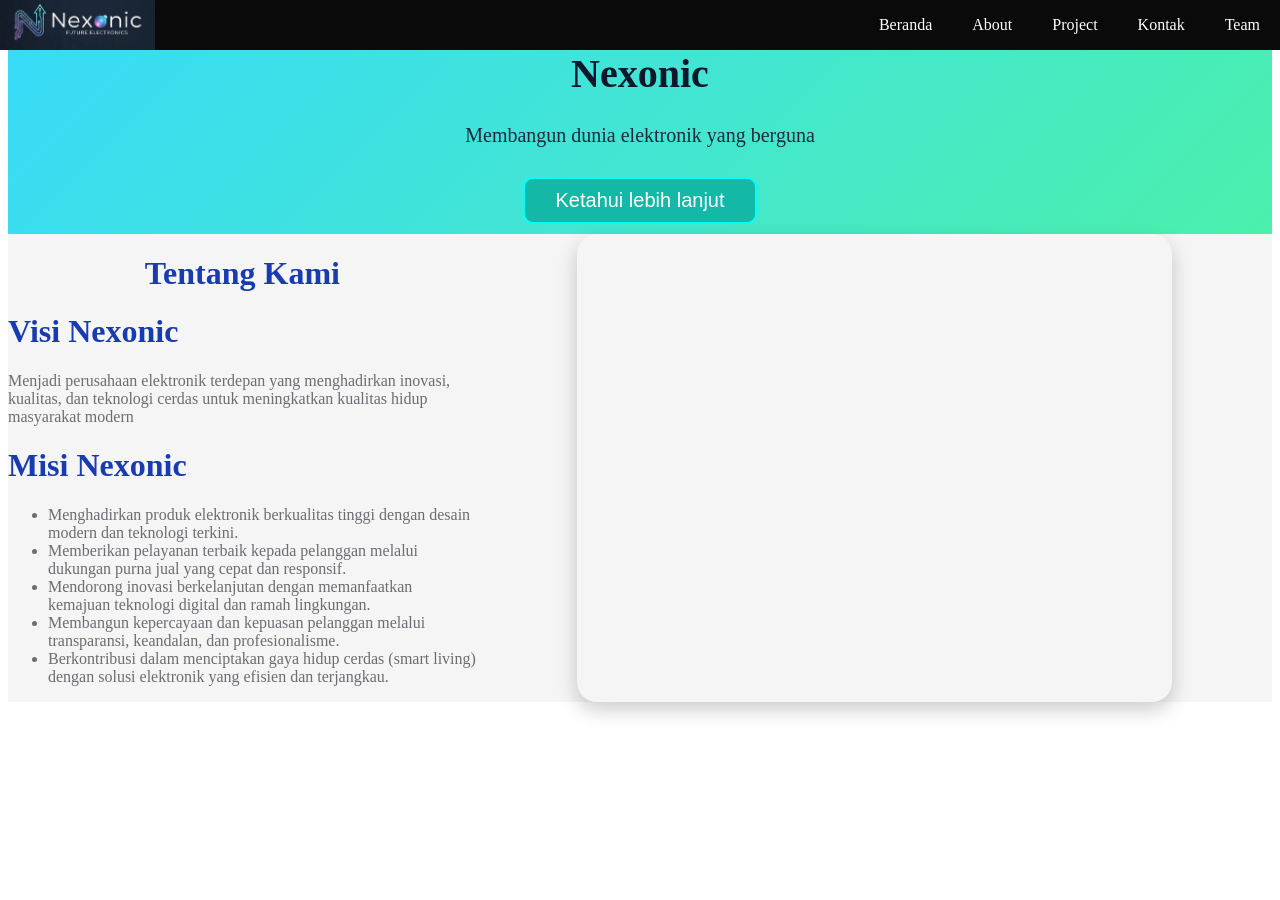
==== index.html @ ccabd97b "feat:main tllh di buat" ====
<!DOCTYPE html>
<html lang="en">
<head>
    <meta charset="UTF-8">
    <meta name="viewport" content="width=device-width, initial-scale=1.0">
    <link rel="stylesheet" href="style.css">
    <title>Nexonic - Innovate Beyond Limits</title>
</head>
<body>
    <nav>
        <img src="assets/Screenshot 2025-10-28 085207.png" alt="Logo Nexonic" class="logo">
        <ul>
            <li><a href="#1">Beranda</a></li>
            <li><a href="">About</a></li>
            <li><a href="">Project</a></li>
            <li><a href="">Kontak</a></li>
            <li><a href="">Team</a></li>
        </ul>
    </nav>
    <header>
        <h1 class="1">Nexonic</h1>
        <p>Membangun dunia elektronik yang berguna</p>
        <button class="btn-biru">Ketahui lebih lanjut</button>
    </header>
        <main>
        
    <span>
        <div>
            <h1 class="judul">Tentang Kami</h1>
        <h1 class="visi">Visi Nexonic</h1>
        <p class="deskirpsi">Menjadi perusahaan elektronik terdepan yang menghadirkan inovasi, kualitas, 
            dan teknologi cerdas untuk meningkatkan kualitas hidup masyarakat modern</p>
        <h1 class="misi">Misi Nexonic</h1>
        <ul class="deskirpsi2">
            <li>Menghadirkan produk elektronik berkualitas tinggi dengan desain modern dan teknologi terkini.</li>
            <li>Memberikan pelayanan terbaik kepada pelanggan melalui dukungan purna jual yang cepat dan responsif.</li>
            <li>Mendorong inovasi berkelanjutan dengan memanfaatkan kemajuan teknologi digital dan ramah lingkungan.</li>
            <li>Membangun kepercayaan dan kepuasan pelanggan melalui transparansi, keandalan, dan profesionalisme.</li>
            <li>Berkontribusi dalam menciptakan gaya hidup cerdas (smart living) dengan solusi elektronik yang efisien dan terjangkau.</li>
        </ul>
    </div>
        <div class="slideshow">
  <div class="slide fade">
    <img src="assets/persahaan.png.png" alt="tmpt perusahaan" >
  </div>
  <div class="slide fade">
    <img src="assets/kantor.png" alt="Tmpt kerja karyawan">
  </div>
  <div class="slide fade">
    <img src="assets/rapat.png" alt="lingkungan karyawan">
  </div>
</div>
</span>
    </main>
</body>
</html>
---- style.css ----
body{
    padding-top: 15px;
}
.logo{
    height: 50px;
    margin-right: 10px;
}
nav{
    display: flex;
    justify-content: space-between;
    background-color: #0A0A0A;
    position: fixed;
    top: 0;
    left: 0;
    width: 100%;
    z-index: 1000;
}
nav ul{
    list-style-type: none;
    display: flex;
    align-items: center;
}
nav li{
    padding: 0px 20px;
}
nav a{
    text-decoration: none;
    color: #FFFFFF;
}
header{
    text-align: center;
    background-color:gray;
    background:linear-gradient(135deg, #38dbf8, #4cf0ac);
  }
header h1{
    font-weight: bold;
    font-size: 40px;
    color: #0F172A;
}

header p{
    font-size: 20px;
    color: #1E293B;
}
header button{
    font-size: 20px;
    border: 2px solid #00ffff;
    border-radius: 10px;
    padding: 10px 30px;
    background-color: #14B8A6;
    color: #00ffff;
    cursor: pointer;
    animation: neonglow 1.5s infinite alternate;
    margin: 10px;
    color: #FFFFFF;
    transition: all 0.3s ease;
}
@keyframes neonglow{
    0% { box-shadow: 0 0 0px #00ffff;}
    100% { box-shadow: 0 0 30px #00D8FF;}
}
.btn-biru:hover{
    background-color: #0284C7;
    transform: translateY(-3px);
    box-shadow: 0 6px 15px rgba(2,  132, 199,  0.3);
}
main{  
    background-color: whitesmoke;
    color: #1e293b;
}
.judul{
    display: flex;
    justify-content: center;
    color: #183bb0;
}
main span{
    display: flex;
}
.visi{
    color: #183bb0;
}
.misi{
    color: #183bb0;
}
.deskirpsi{
    color:  #12151d9b;
}
.deskirpsi2{
    color: #12151d9b;
}
.slideshow {
  position: relative;
  width: 100%;
  max-width: 800px;
  margin: 0px 100px 0px 100px;
  border-radius: 20px;
  box-shadow: 0 8px 20px rgba(0,0,0,0.2);
}
.slide {
  position: absolute;
  width: 100%;
  opacity: 0;
  animation: fadeSlide 12s infinite; 
}
.slide img {
  width: 100%;
  display: block;
}
.slide:nth-child(1) {
  animation-delay: 0s;
}
.slide:nth-child(2) {
  animation-delay: 4s;
}
.slide:nth-child(3) {
  animation-delay: 8s;
}
@keyframes fadeSlide {
  0% { opacity: 0; }
  10% { opacity: 1; }
  30% { opacity: 1; }
  40% { opacity: 0; }
  100% { opacity: 0; }
}
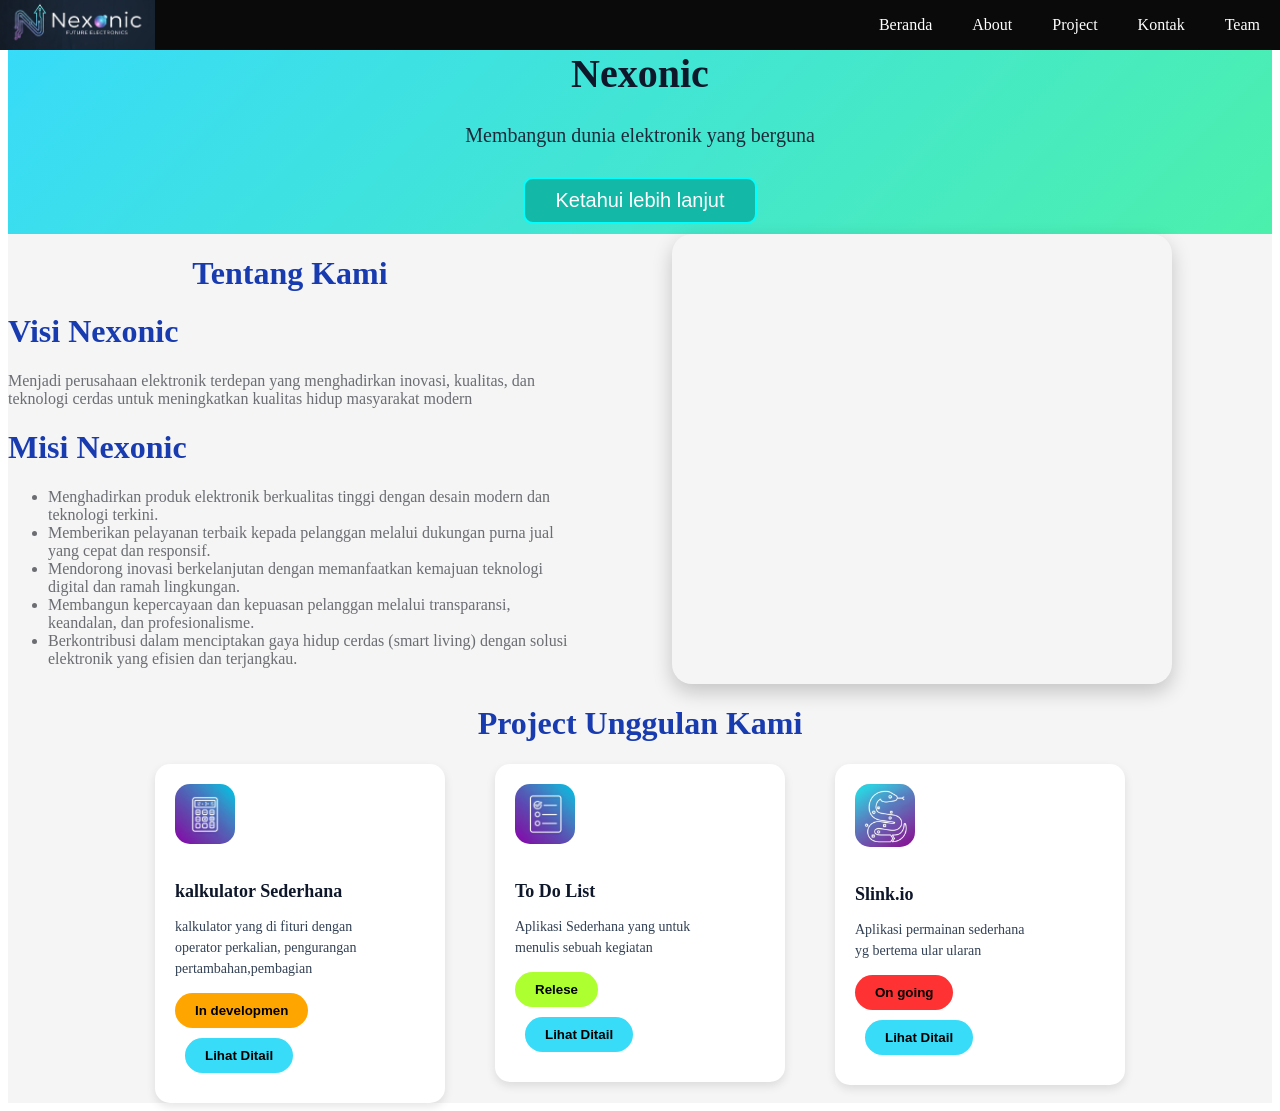
==== commit 00a4a091: "feat:project tlh di buat" ====
--- a/index.html
+++ b/index.html
@@ -51,6 +51,32 @@
   </div>
 </div>
 </span>
+<h1 class="judul2">Project Unggulan Kami</h1>
+<div class="Project">
+    <ul class="list">
+        <li>
+            <img src="assets/kalokulator.png" alt="kalokulator" width="40px">
+            <h3>kalkulator Sederhana</h3>
+            <p>kalkulator yang di fituri dengan <br>operator perkalian, pengurangan <br>pertambahan,pembagian</p>
+            <button class="label1">In developmen</button>
+            <button class="label2">Lihat Ditail</button>
+        </li>
+        <li>
+            <img src="assets/todolist.png" alt="To Do List" width="40px">
+            <h3>To Do List</h3>
+            <p>Aplikasi Sederhana yang untuk <br>menulis sebuah kegiatan</p>
+             <button class="label3">Relese</button>
+            <button class="label2">Lihat Ditail</button>
+        </li>
+        <li>
+            <img src="assets/ular.png" alt="Slink.io" width="40px">
+            <h3>Slink.io</h3>
+            <p>Aplikasi permainan sederhana <br>yg bertema ular ularan</p>
+             <button class="label4">On going</button>
+            <button class="label2">Lihat Ditail</button>
+        </li>
+    </ul>
+</div>
     </main>
 </body>
 </html>
--- a/style.css
+++ b/style.css
@@ -37,7 +37,6 @@
     font-size: 40px;
     color: #0F172A;
 }
-
 header p{
     font-size: 20px;
     color: #1E293B;
@@ -91,7 +90,7 @@
 .slideshow {
   position: relative;
   width: 100%;
-  max-width: 800px;
+  max-width: 500px;
   margin: 0px 100px 0px 100px;
   border-radius: 20px;
   box-shadow: 0 8px 20px rgba(0,0,0,0.2);
@@ -122,4 +121,80 @@
   40% { opacity: 0; }
   100% { opacity: 0; }
 }
-
+.judul2{
+   justify-content: center;
+   display: flex;
+   color: #183bb0;
+}
+.Project{
+    display: flex;
+    justify-content: space-between;
+}
+.list{
+    list-style-type: none;
+    display: flex;
+    justify-content: center;
+    align-items: flex-start;
+    gap: 50px;
+    flex-wrap: wrap;
+    padding: 0;
+    margin: 0 auto;
+    max-width: 1000px;
+}
+.list li {
+  background: white;
+  padding: 20px;
+  border-radius: 15px;
+  width: 250px;
+  box-shadow: 0 4px 10px rgba(0,0,0,0.1);
+  transition: transform 0.3s ease, box-shadow 0.3s ease;
+}
+.list li:hover {
+  transform: translateY(-5px);
+  box-shadow: 0 8px 20px rgba(0,0,0,0.15);
+}
+.list img {
+  width: 60px;
+  margin-bottom: 15px;
+  border-radius: 15px;
+}
+.list h3 {
+  color: #0F172A;
+  font-size: 18px;
+  margin-bottom: 10px;
+}
+.list p {
+  color: #334155;
+  font-size: 14px;
+  line-height: 1.5;
+}
+.label1{
+    background-color: orange;
+    padding: 10px 20px;
+    border: none;
+    border-radius: 50px;
+    font-weight: bold;
+}
+.label2{
+    background-color: #38dbf8;
+    padding: 10px 20px;
+    border: none;
+    border-radius: 50px;
+    display: block;
+    margin: 10px;
+    font-weight: bold;
+}
+.label3{
+    background-color: greenyellow;
+    padding: 10px 20px;
+    border: none;
+    border-radius: 50px;
+    font-weight: bold;
+}
+.label4{
+    background-color: rgb(254, 50, 50);
+    padding: 10px 20px;
+    border: none;
+    border-radius: 50px;
+    font-weight: bold;
+}
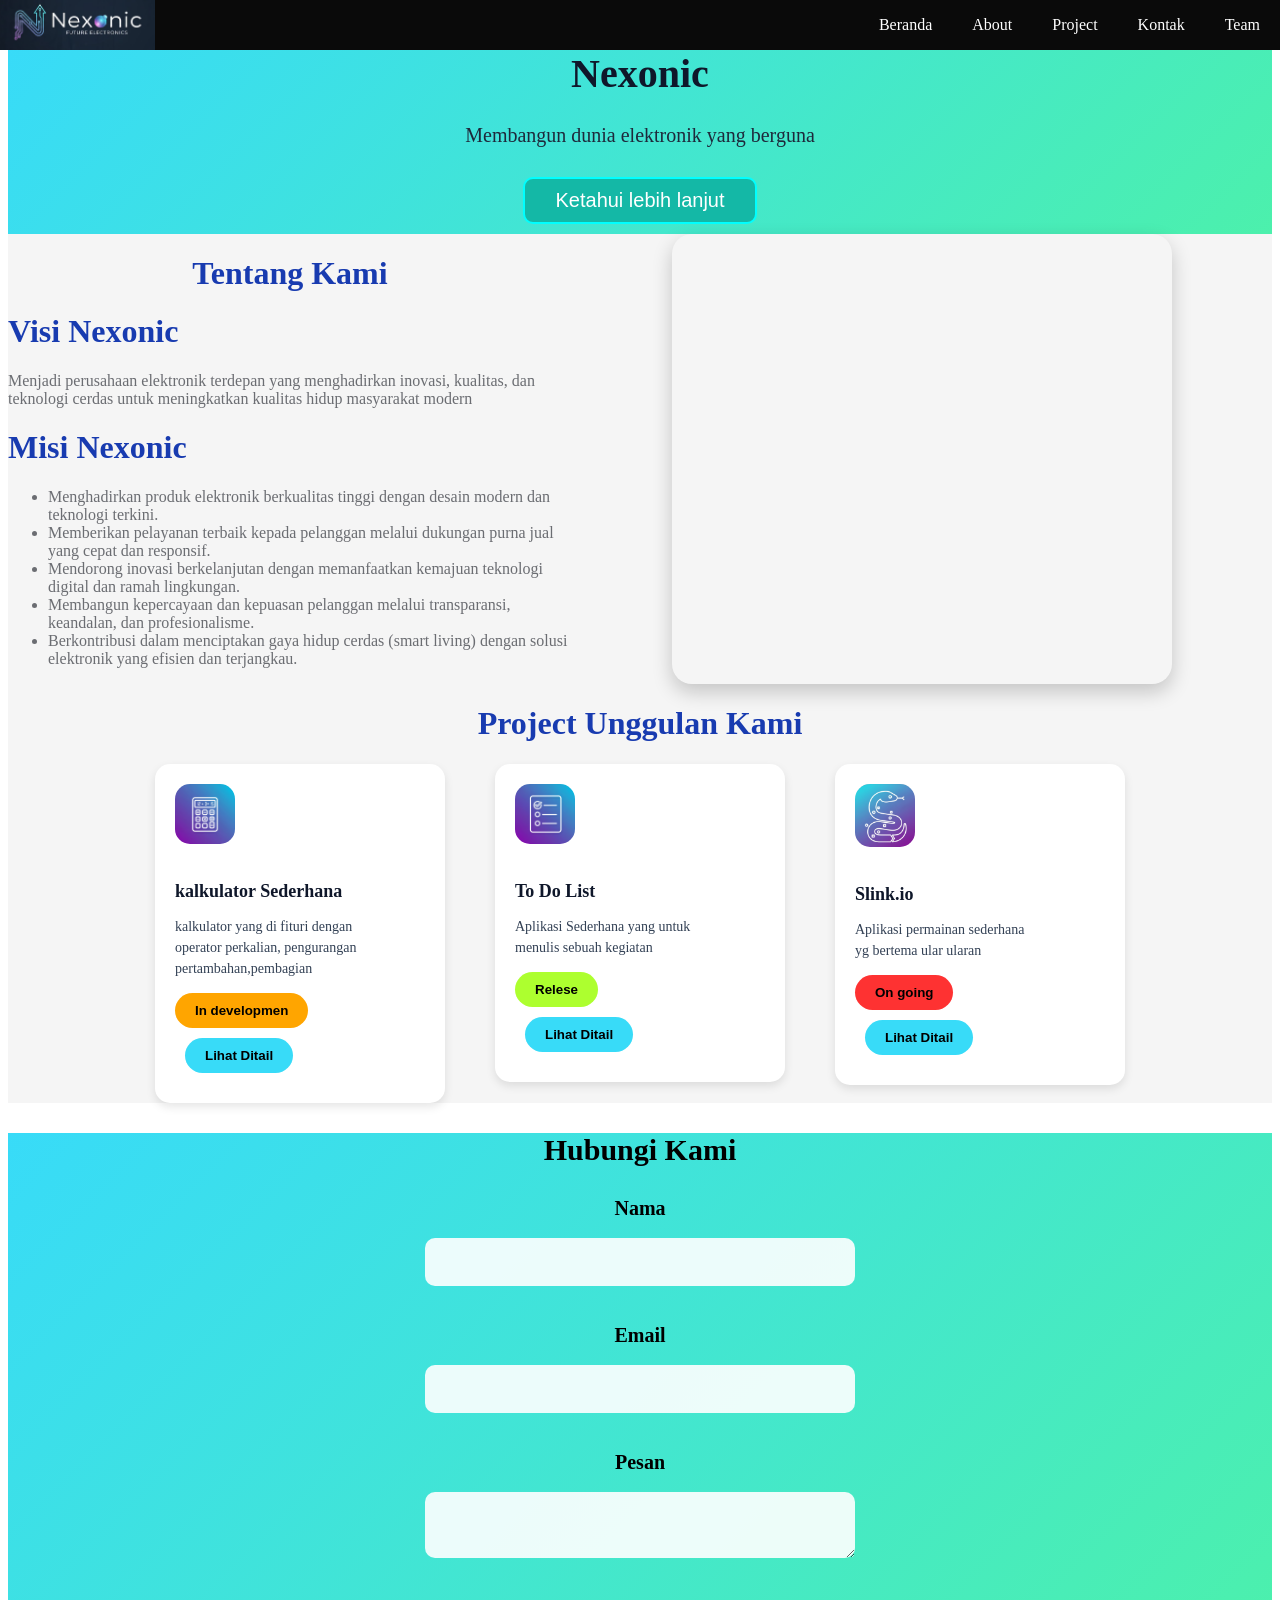
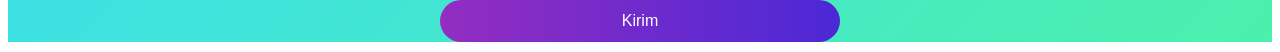
==== commit 9d39da46: "feat:foother tlh di buat" ====
--- a/index.html
+++ b/index.html
@@ -78,5 +78,17 @@
     </ul>
 </div>
     </main>
+    <footer>
+        <h3 class="judul3">Hubungi Kami</h3>
+        <div class="input">
+        <label for="#">Nama</label><br><br>
+        <input type="text" id="name" name="name" required><br><br>
+        <label for="#">Email</label><br><br>
+        <input type="text" id="Email" name="Email" required><br><br>
+        <label for="#">Pesan</label><br><br>
+        <textarea name="message" id="message" required></textarea><br><br>
+        <button class="button">Kirim</button>
+    </div>
+    </footer>
 </body>
 </html>
--- a/style.css
+++ b/style.css
@@ -197,4 +197,43 @@
     border: none;
     border-radius: 50px;
     font-weight: bold;
+}
+footer{
+    text-align: center;
+    background:linear-gradient(135deg, #38dbf8, #4cf0ac);
+    
+}
+input, textarea {
+  width: 400px;
+  padding: 15px;
+  border: none;
+  border-radius: 10px;
+  background: rgba(255,255,255,0.9);
+  font-size: 16px;
+  margin-bottom: 20px;
+  outline: none;
+}
+label{
+    font-size: 20px;
+    font-weight: bold;
+}
+.judul3{
+    font-size: 30px;
+    font-weight: bold;
+}
+.button{
+  background: linear-gradient(90deg, #942dc1, #4b28d6);
+  color: white;
+  border: none;
+  padding: 12px 30px;
+  border-radius: 50px;
+  cursor: pointer;
+  font-size: 16px;
+  font-weight: 500;
+  transition: 0.3s;
+  width: 400px;
+}
+.button:hover {
+  transform: translateY(-2px);
+  box-shadow: 0 5px 15px rgba(71, 28, 171, 0.605);
 }
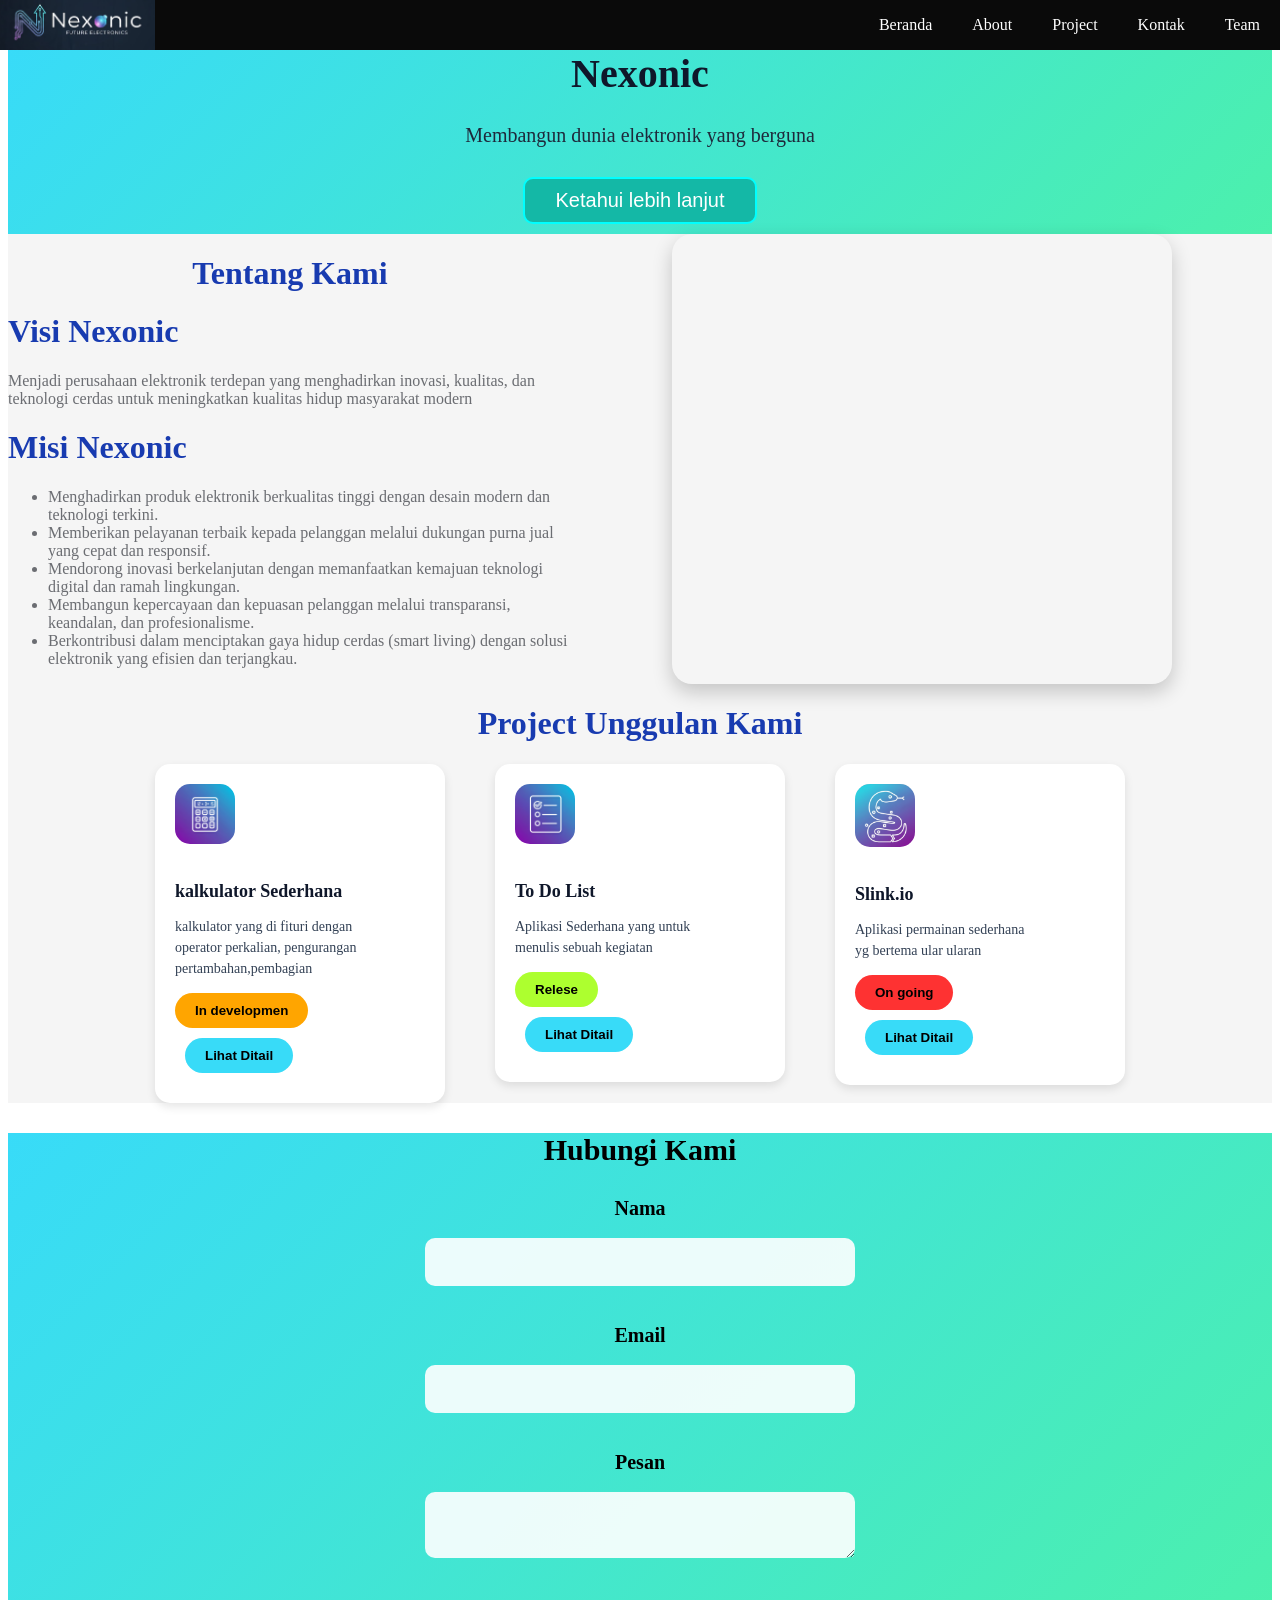
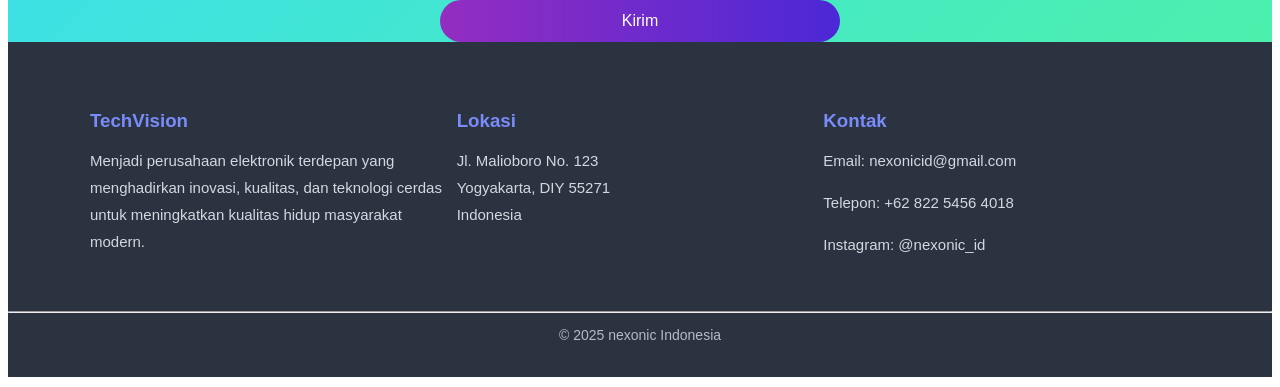
==== commit 0ae740b9: "feat:watermark tlh di buat" ====
--- a/index.html
+++ b/index.html
@@ -90,5 +90,31 @@
         <button class="button">Kirim</button>
     </div>
     </footer>
+    <section>
+  <div class="footer-container">
+    <div class="footer-section">
+      <h3>TechVision</h3>
+      <p>Menjadi perusahaan elektronik terdepan yang menghadirkan inovasi, kualitas, dan teknologi cerdas untuk meningkatkan kualitas hidup masyarakat modern.</p>
+    </div>
+
+    <div class="footer-section">
+      <h3>Lokasi</h3>
+      <p>Jl. Malioboro No. 123<br>Yogyakarta, DIY 55271<br>Indonesia</p>
+    </div>
+
+    <div class="footer-section">
+      <h3>Kontak</h3>
+      <p>Email: nexonicid@gmail.com</p>
+      <p>Telepon: +62 822 5456 4018</p>
+      <p>Instagram: @nexonic_id</p>
+    </div>
+  </div>
+
+  <hr>
+
+  <div class="footer-bottom">
+    <p>© 2025 nexonic Indonesia</p>
+  </div>
+</section>
 </body>
 </html>
--- a/style.css
+++ b/style.css
@@ -236,4 +236,44 @@
 .button:hover {
   transform: translateY(-2px);
   box-shadow: 0 5px 15px rgba(71, 28, 171, 0.605);
+}
+section {
+  background-color: #2C3340; 
+  color: #d3d8e0; 
+  padding: 50px 0 20px;
+  font-family: 'Poppins', sans-serif;
+}
+.footer-container {
+  display: flex;
+  justify-content: space-around;
+  align-items: flex-start;
+  flex-wrap: wrap;
+  max-width: 1100px;
+  margin: 0 auto;
+  padding: 0 30px;
+}
+.footer-section {
+  flex: 1;
+  min-width: 250px;
+  margin-bottom: 30px;
+}
+.footer-section h3 {
+  color: #7A8BFA; 
+  font-weight: 600;
+  margin-bottom: 15px;
+}
+.footer-section p {
+  line-height: 1.8;
+  font-size: 15px;
+}
+footer hr {
+  border: none;
+  border-top: 1px solid rgba(255,255,255,0.1);
+  margin: 30px auto;
+  width: 90%;
+}
+.footer-bottom {
+  text-align: center;
+  font-size: 14px;
+  color: #b5b9c9;
 }
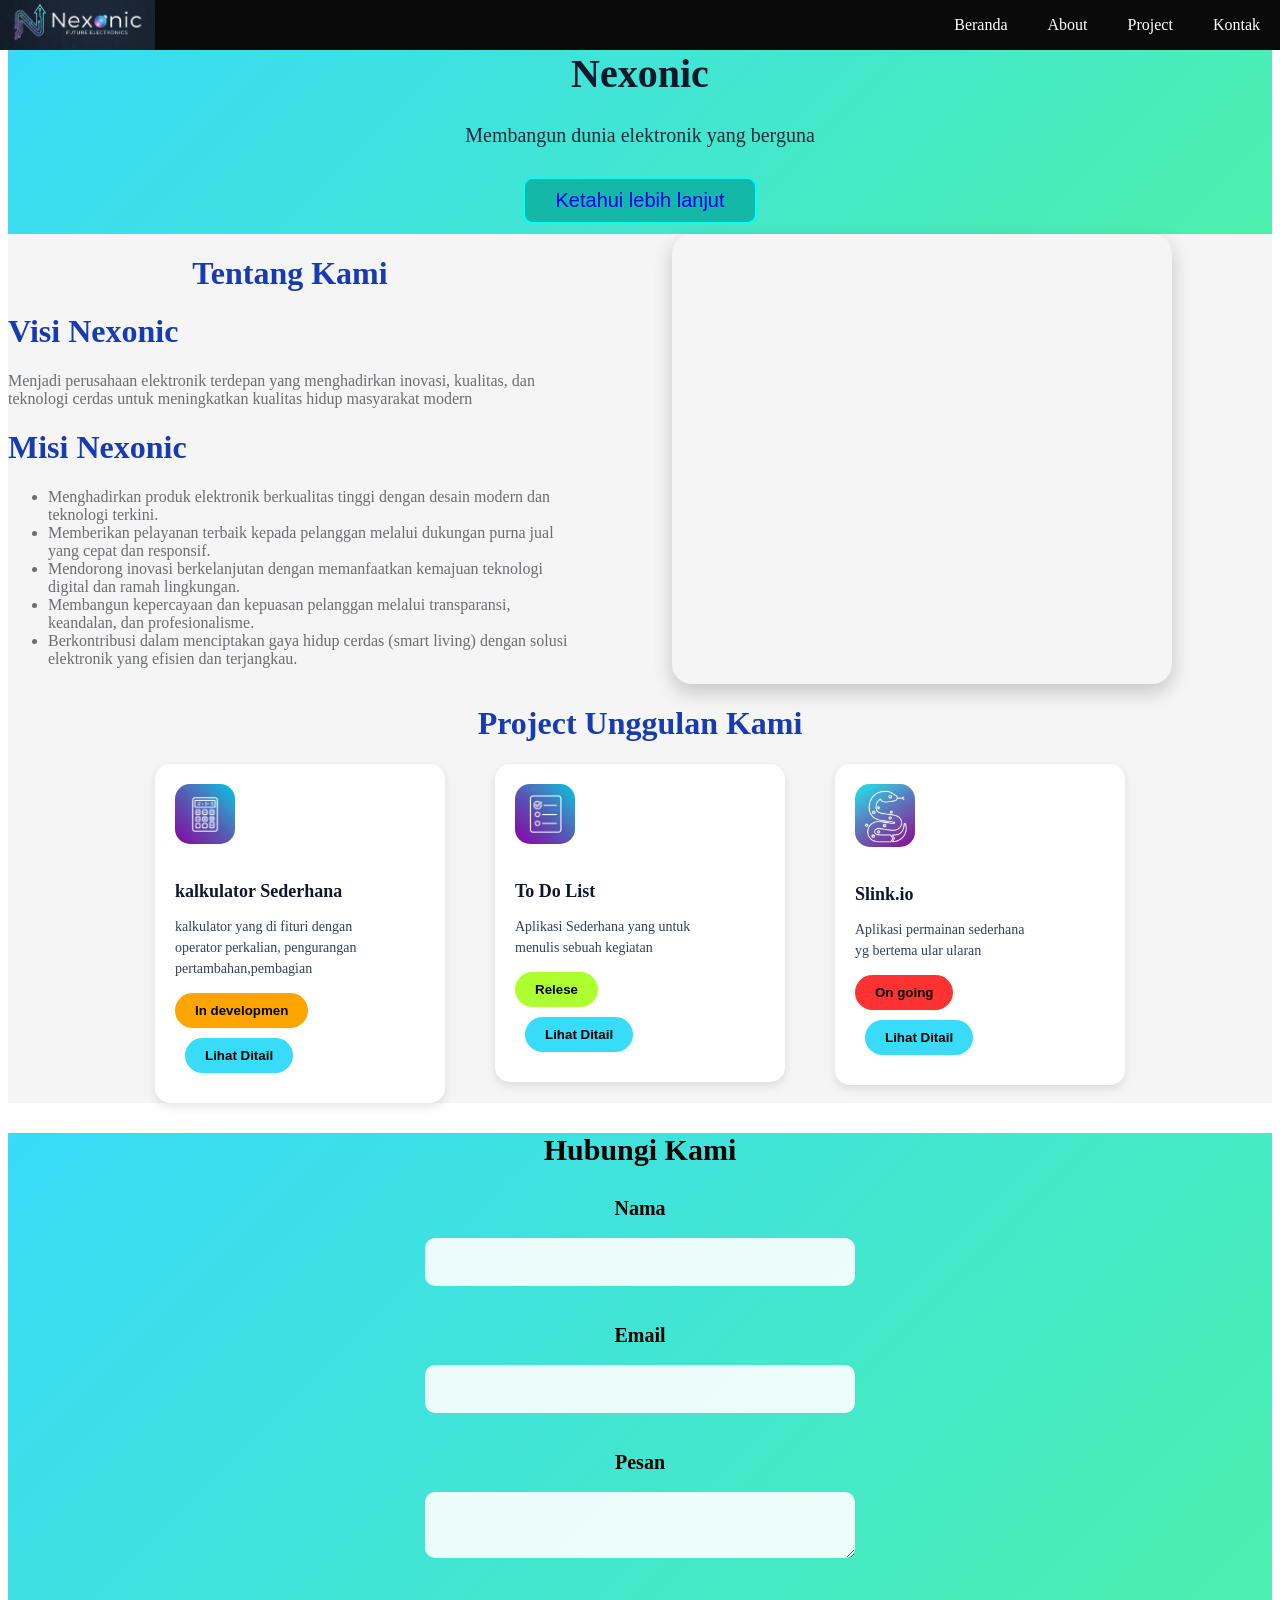
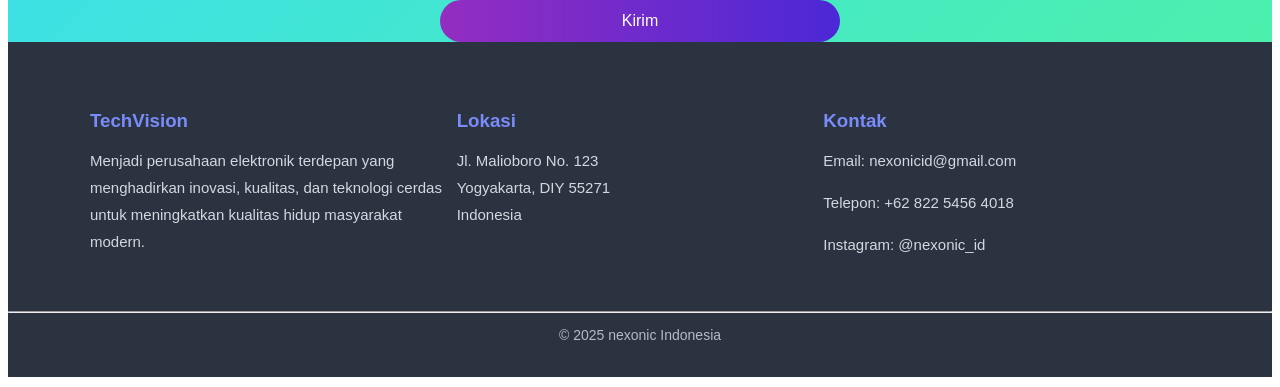
==== commit c9054730: "style: merapikan kode" ====
--- a/index.html
+++ b/index.html
@@ -10,22 +10,21 @@
     <nav>
         <img src="assets/Screenshot 2025-10-28 085207.png" alt="Logo Nexonic" class="logo">
         <ul>
-            <li><a href="#1">Beranda</a></li>
-            <li><a href="">About</a></li>
-            <li><a href="">Project</a></li>
-            <li><a href="">Kontak</a></li>
-            <li><a href="">Team</a></li>
+            <li><a href="#home">Beranda</a></li>
+            <li><a href="#Tentang">About</a></li>
+            <li><a href="#Project">Project</a></li>
+            <li><a href="#Kontak">Kontak</a></li>
         </ul>
     </nav>
     <header>
-        <h1 class="1">Nexonic</h1>
+        <h1 id="home">Nexonic</h1>
         <p>Membangun dunia elektronik yang berguna</p>
-        <button class="btn-biru">Ketahui lebih lanjut</button>
+        <button class="btn-biru"><a href="#Tentang">Ketahui lebih lanjut</a></button>
     </header>
         <main>
         
     <span>
-        <div>
+        <div id="Tentang">
             <h1 class="judul">Tentang Kami</h1>
         <h1 class="visi">Visi Nexonic</h1>
         <p class="deskirpsi">Menjadi perusahaan elektronik terdepan yang menghadirkan inovasi, kualitas, 
@@ -39,7 +38,7 @@
             <li>Berkontribusi dalam menciptakan gaya hidup cerdas (smart living) dengan solusi elektronik yang efisien dan terjangkau.</li>
         </ul>
     </div>
-        <div class="slideshow">
+        <div class="slideshow" >
   <div class="slide fade">
     <img src="assets/persahaan.png.png" alt="tmpt perusahaan" >
   </div>
@@ -51,7 +50,7 @@
   </div>
 </div>
 </span>
-<h1 class="judul2">Project Unggulan Kami</h1>
+<h1 class="judul2" id="Project">Project Unggulan Kami</h1>
 <div class="Project">
     <ul class="list">
         <li>
@@ -78,7 +77,7 @@
     </ul>
 </div>
     </main>
-    <footer>
+    <footer id="Kontak">
         <h3 class="judul3">Hubungi Kami</h3>
         <div class="input">
         <label for="#">Nama</label><br><br>
--- a/style.css
+++ b/style.css
@@ -31,6 +31,9 @@
     text-align: center;
     background-color:gray;
     background:linear-gradient(135deg, #38dbf8, #4cf0ac);
+  }
+  header a{
+    text-decoration: none;
   }
 header h1{
     font-weight: bold;
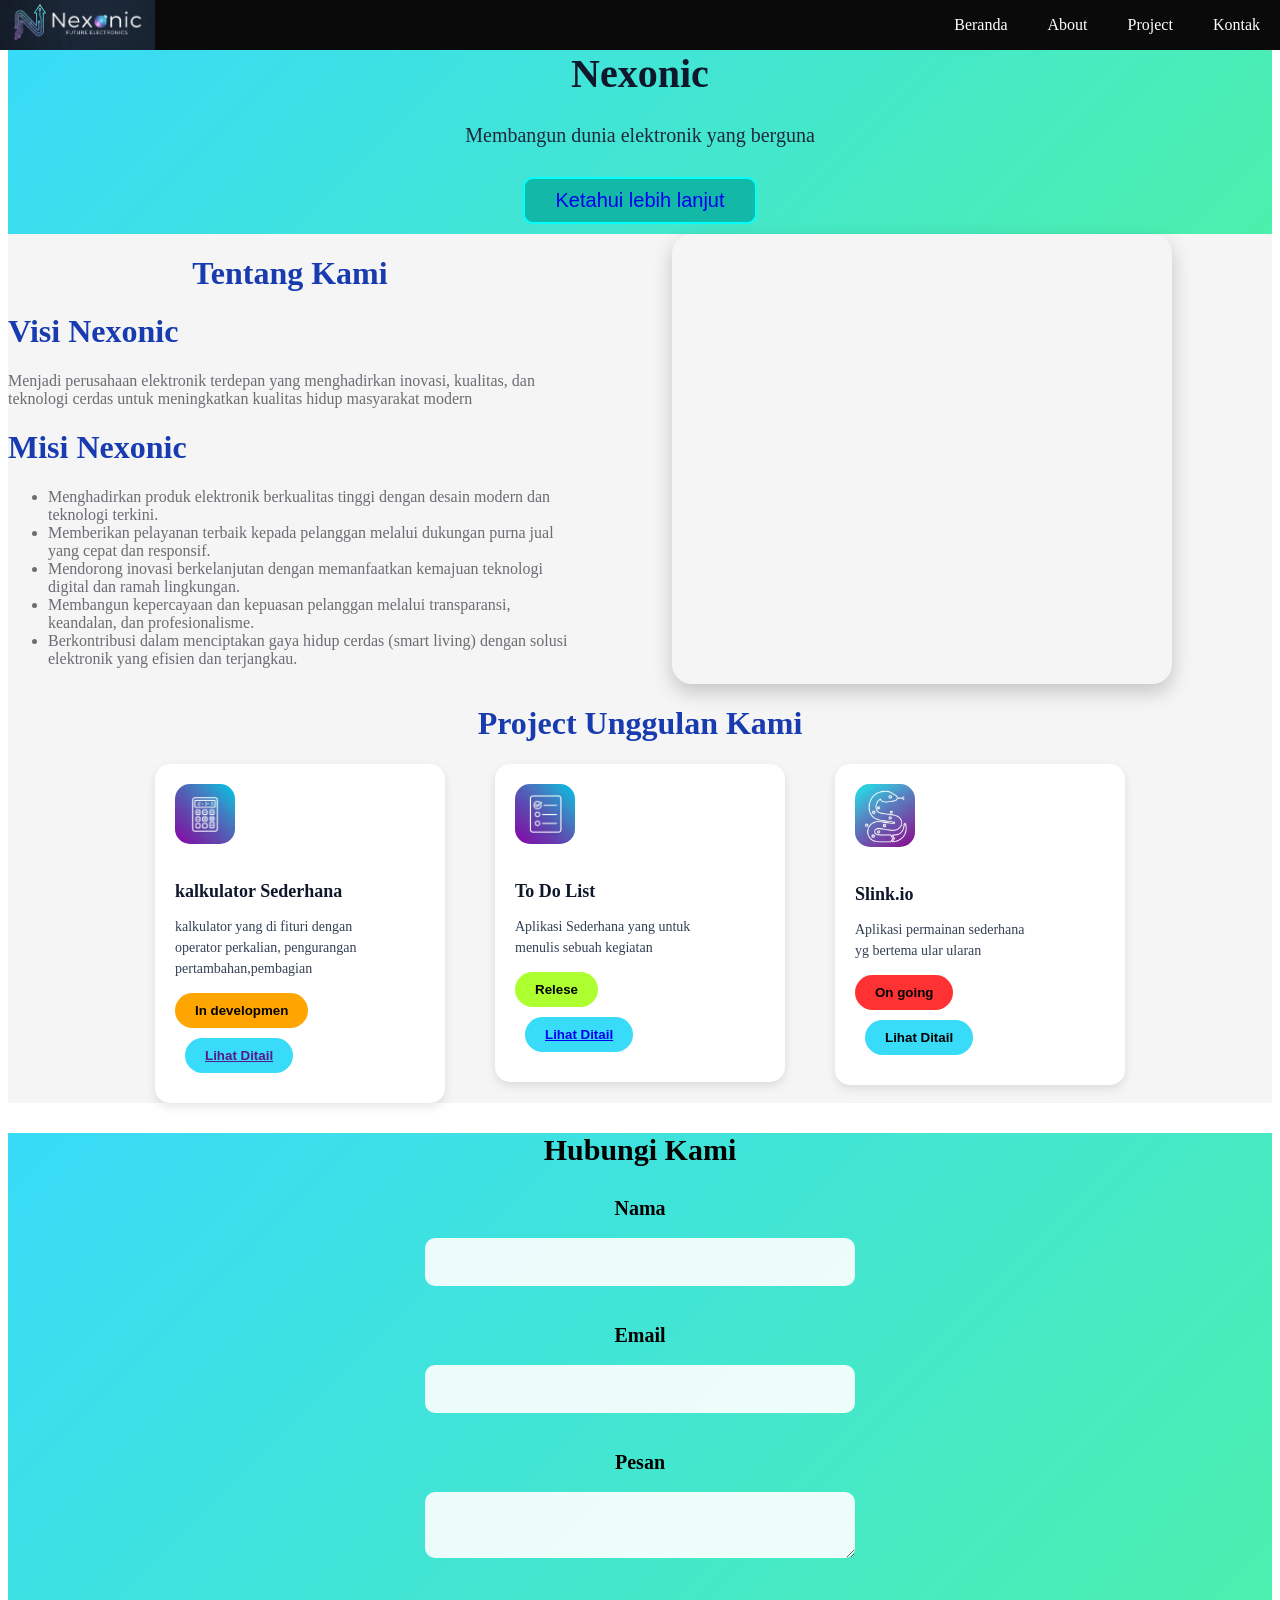
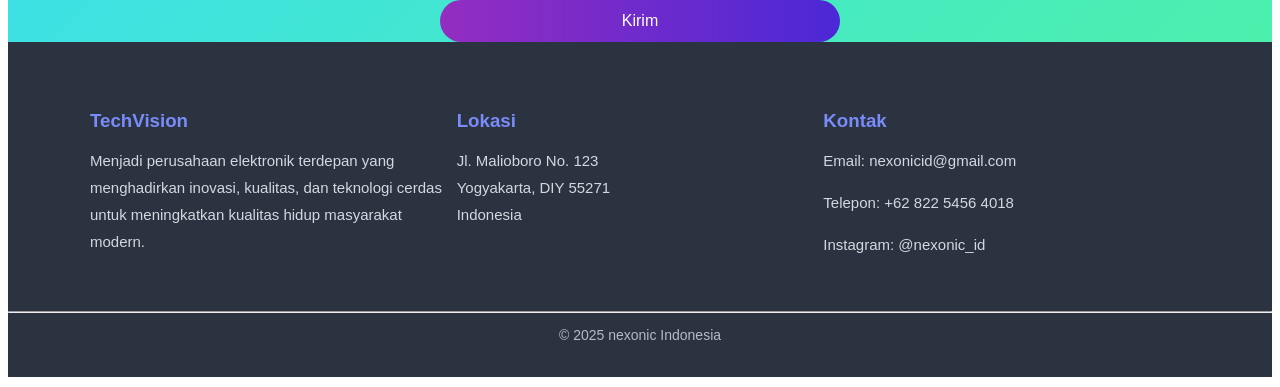
==== commit eb5d6045: "feat:ditail todolist  tlh di buat" ====
--- a/index.html
+++ b/index.html
@@ -58,14 +58,14 @@
             <h3>kalkulator Sederhana</h3>
             <p>kalkulator yang di fituri dengan <br>operator perkalian, pengurangan <br>pertambahan,pembagian</p>
             <button class="label1">In developmen</button>
-            <button class="label2">Lihat Ditail</button>
+            <button class="label2"><a href>Lihat Ditail</a></button>
         </li>
         <li>
             <img src="assets/todolist.png" alt="To Do List" width="40px">
             <h3>To Do List</h3>
             <p>Aplikasi Sederhana yang untuk <br>menulis sebuah kegiatan</p>
              <button class="label3">Relese</button>
-            <button class="label2">Lihat Ditail</button>
+            <button class="label2"><a href="project/todolist.html">Lihat Ditail</a></button>
         </li>
         <li>
             <img src="assets/ular.png" alt="Slink.io" width="40px">
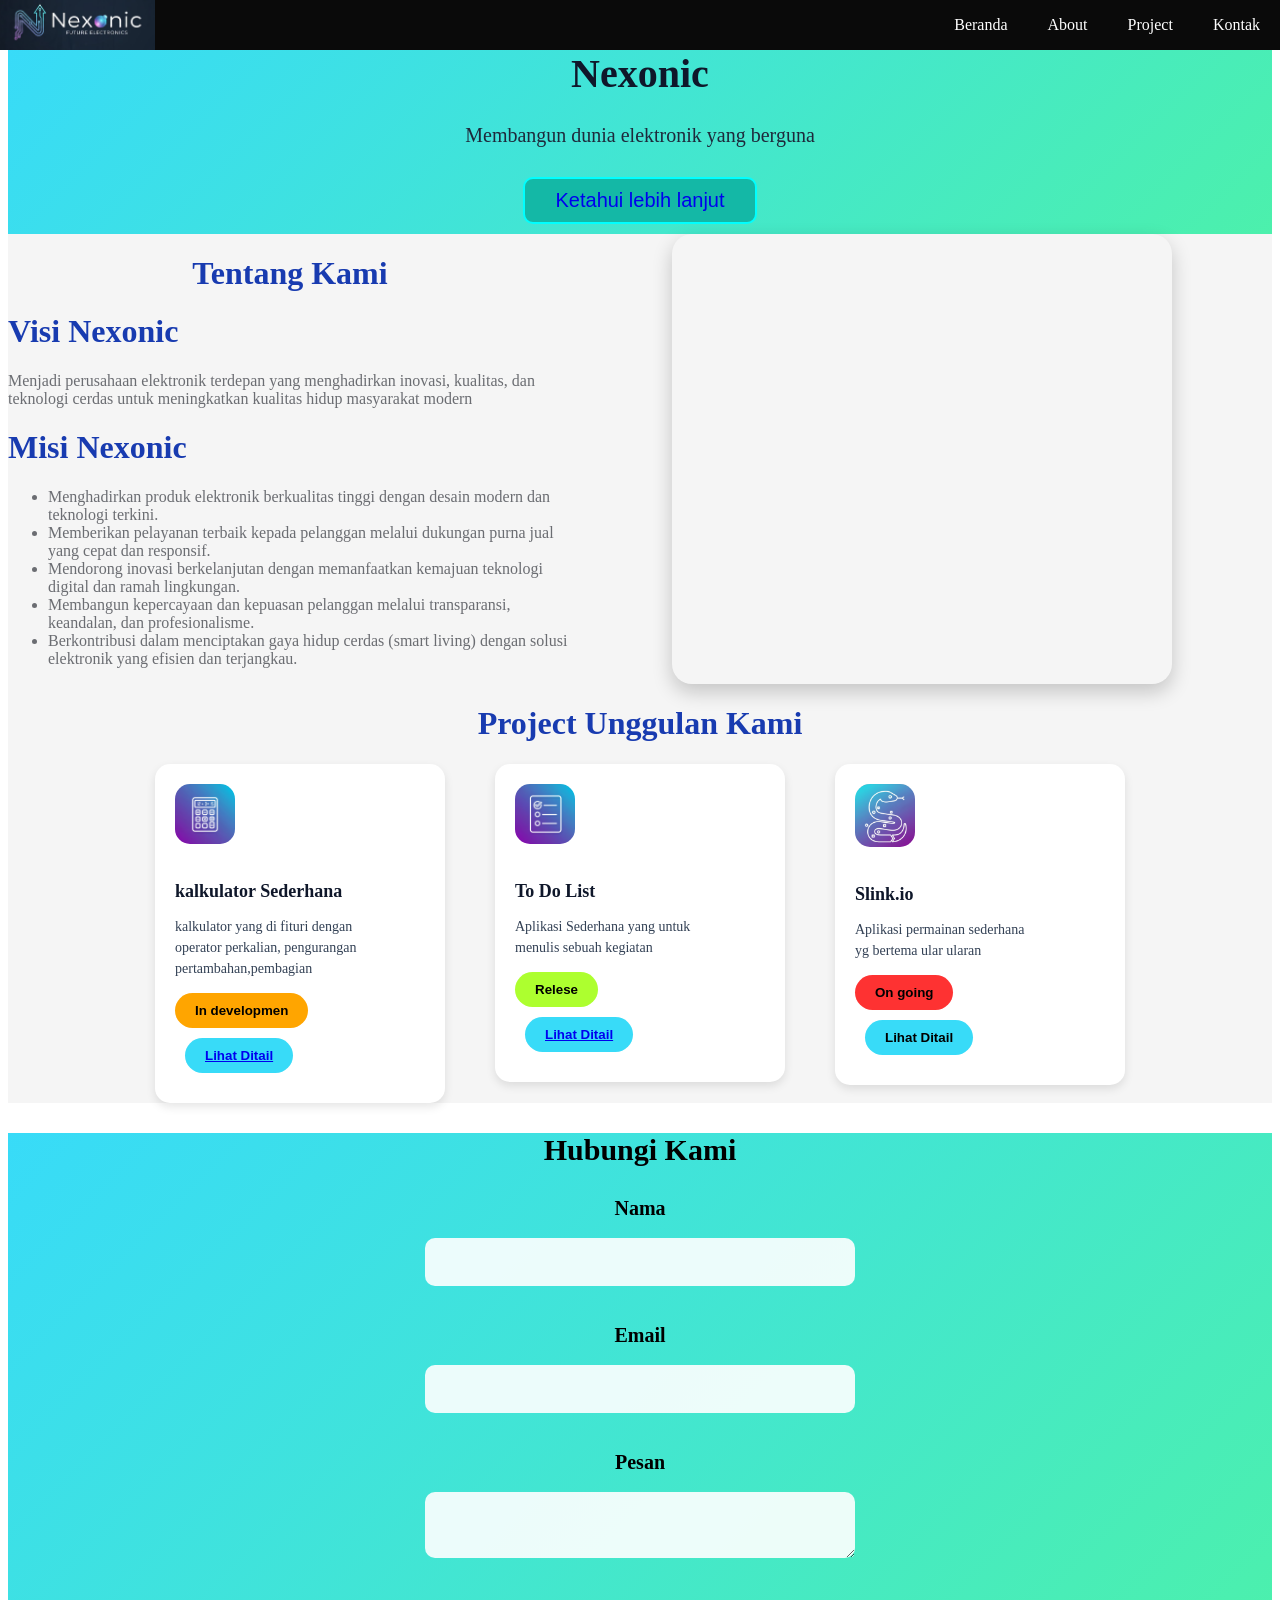
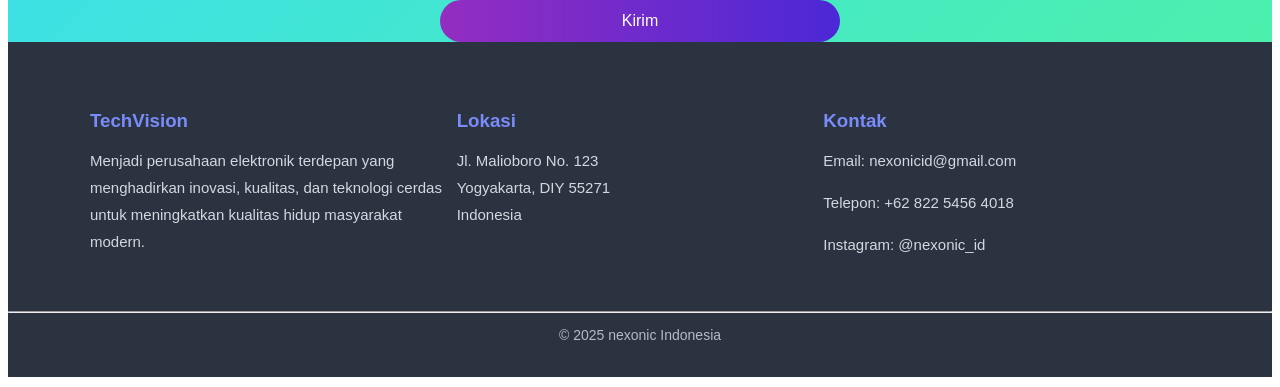
==== commit bdf0cc78: "style:menambah beberapa ditail kecil" ====
--- a/index.html
+++ b/index.html
@@ -58,7 +58,7 @@
             <h3>kalkulator Sederhana</h3>
             <p>kalkulator yang di fituri dengan <br>operator perkalian, pengurangan <br>pertambahan,pembagian</p>
             <button class="label1">In developmen</button>
-            <button class="label2"><a href>Lihat Ditail</a></button>
+            <button class="label2"><a href="project/kalkulator.html">Lihat Ditail</a></button>
         </li>
         <li>
             <img src="assets/todolist.png" alt="To Do List" width="40px">
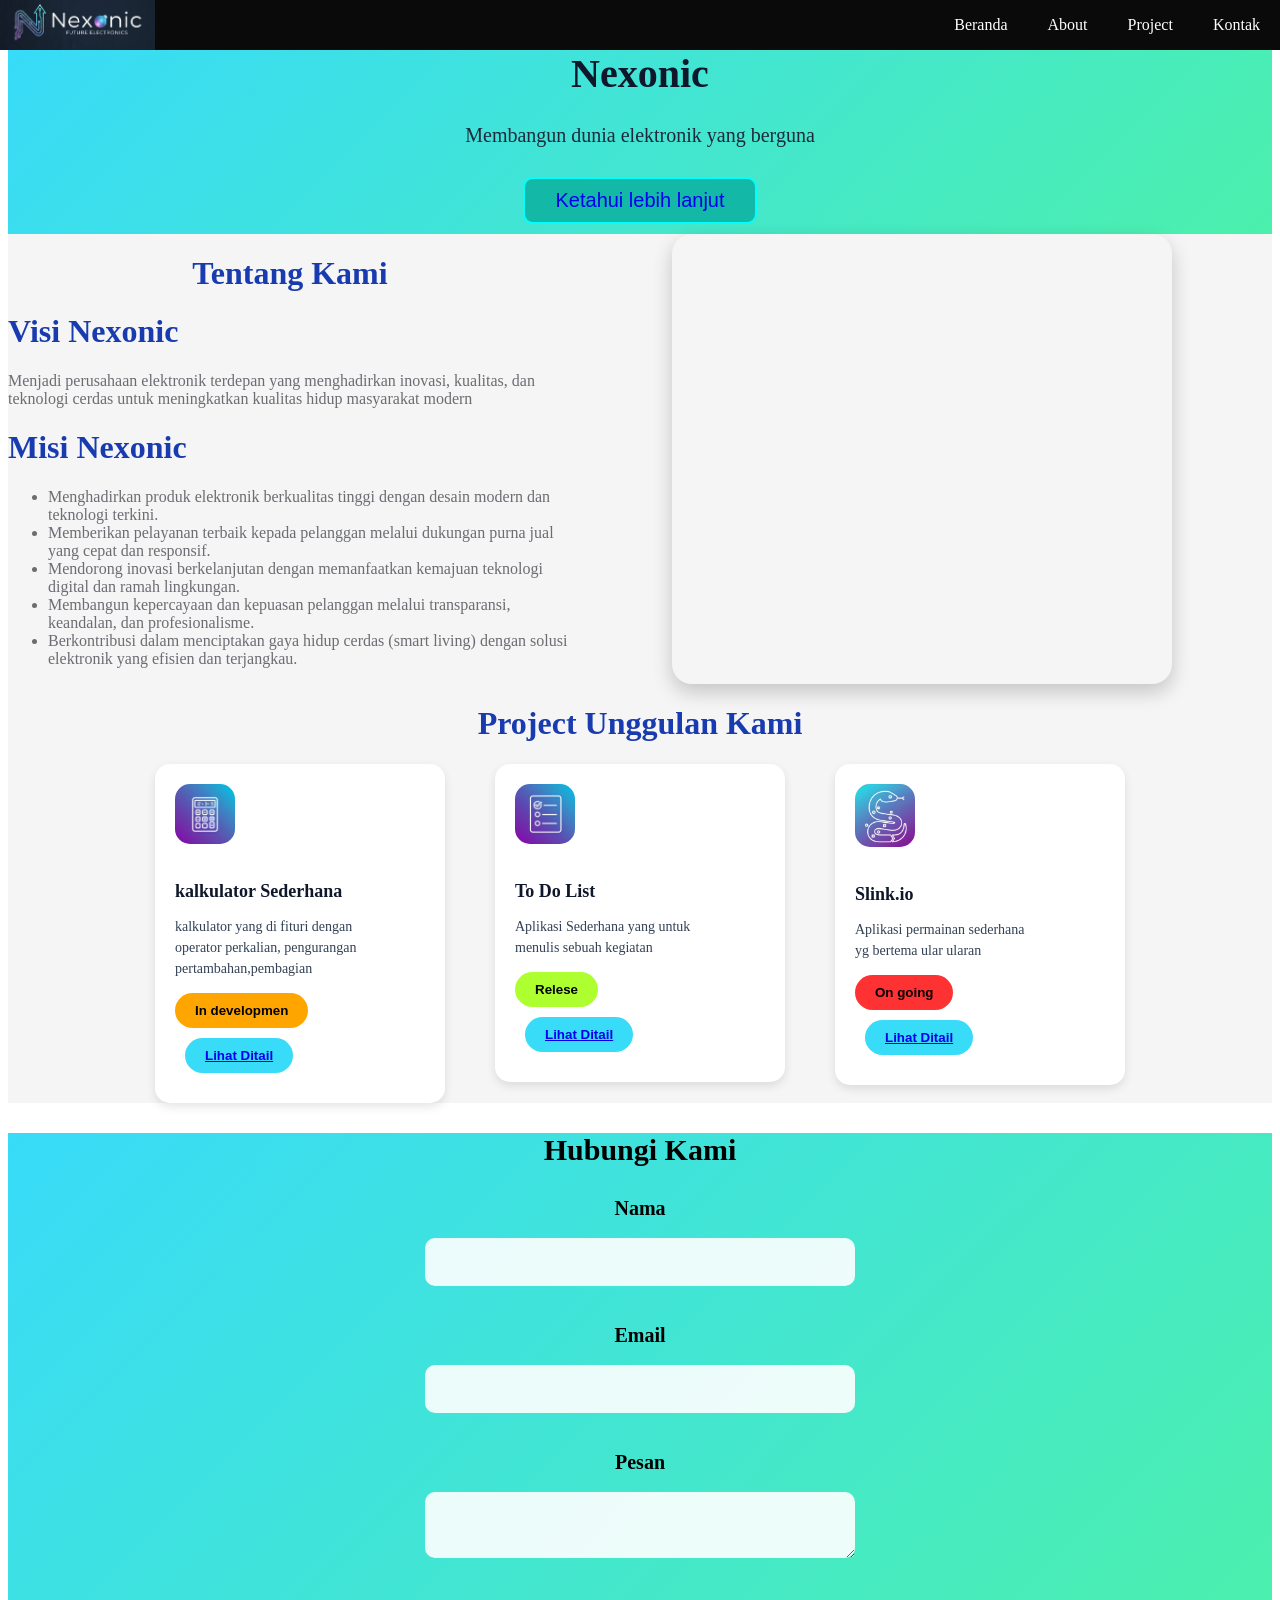
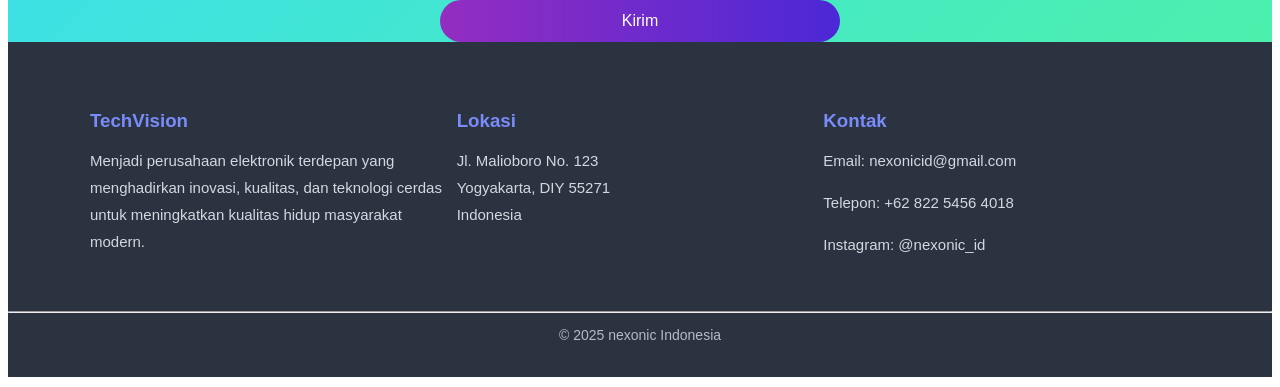
==== commit 5e3c9e58: "style: sedikit penyesuaian" ====
--- a/index.html
+++ b/index.html
@@ -72,7 +72,7 @@
             <h3>Slink.io</h3>
             <p>Aplikasi permainan sederhana <br>yg bertema ular ularan</p>
              <button class="label4">On going</button>
-            <button class="label2">Lihat Ditail</button>
+            <button class="label2"><a href="project/slink.html">Lihat Ditail</a></button>
         </li>
     </ul>
 </div>
